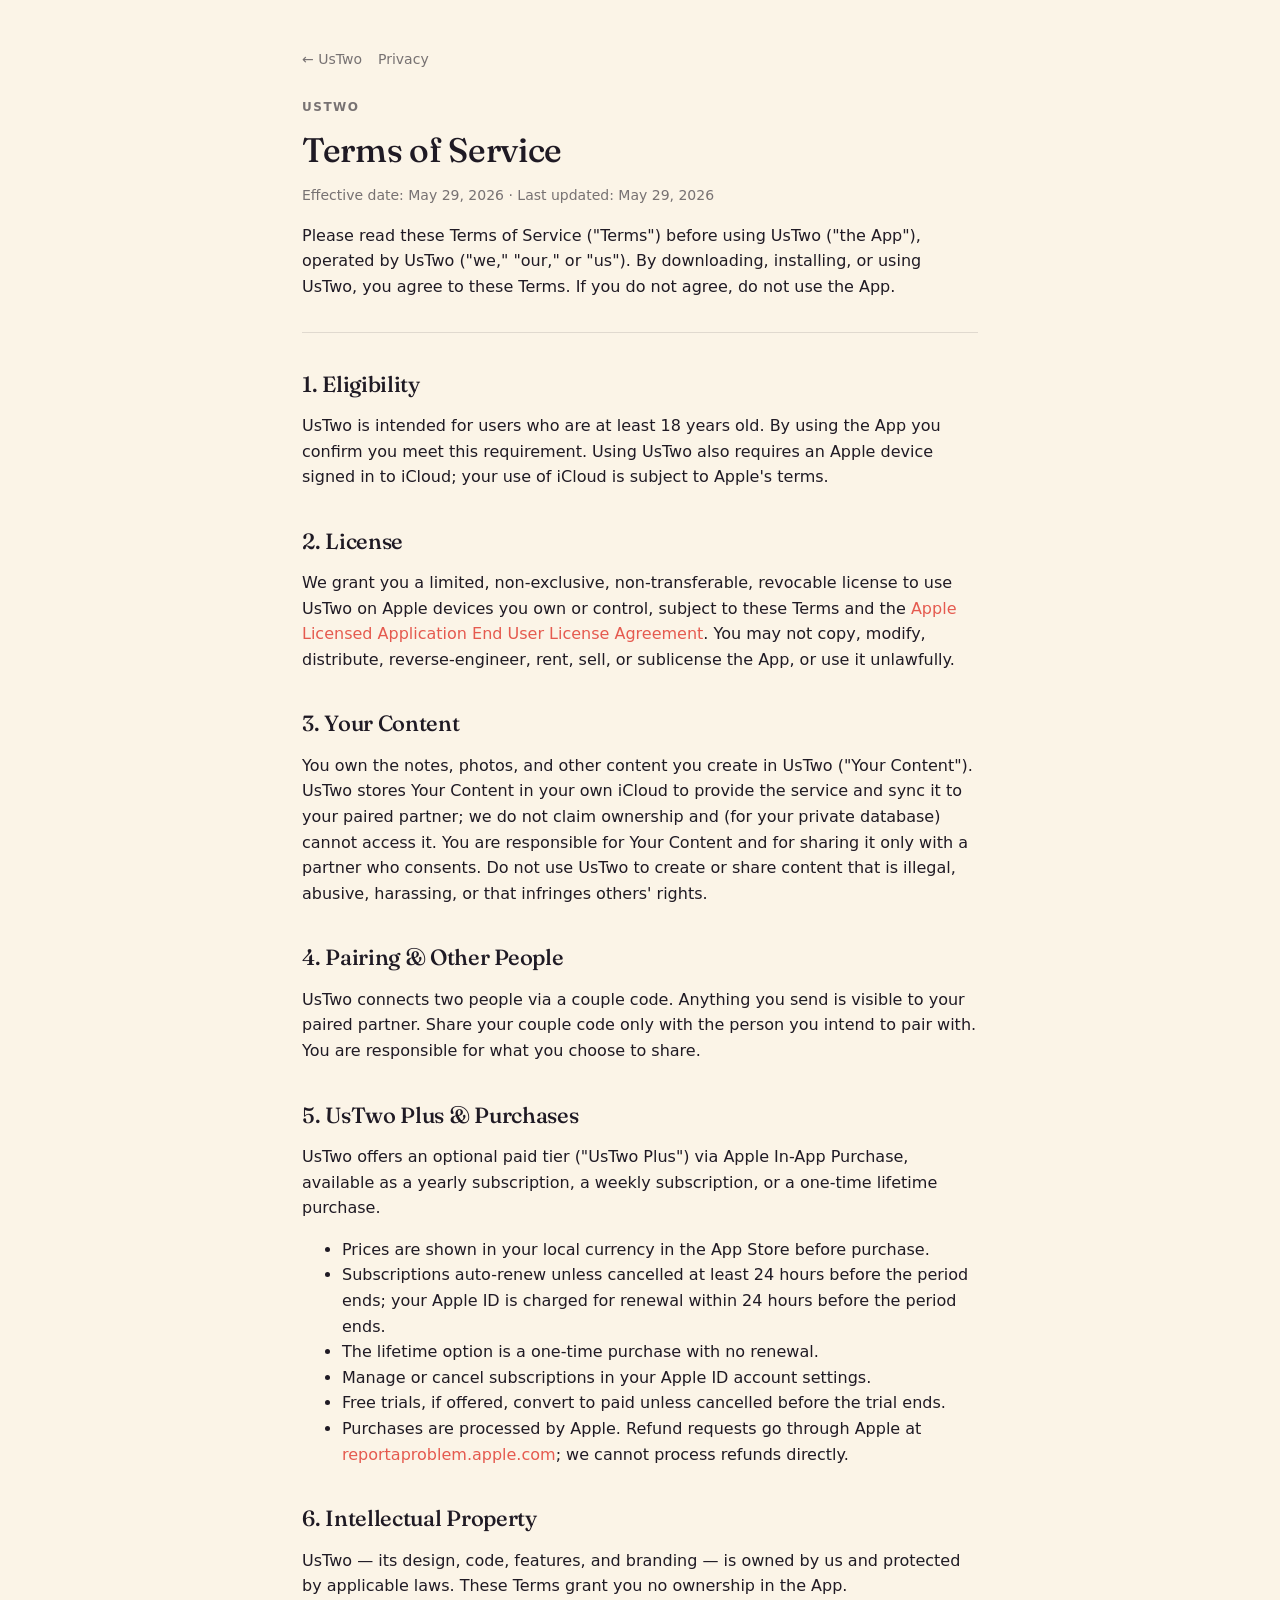
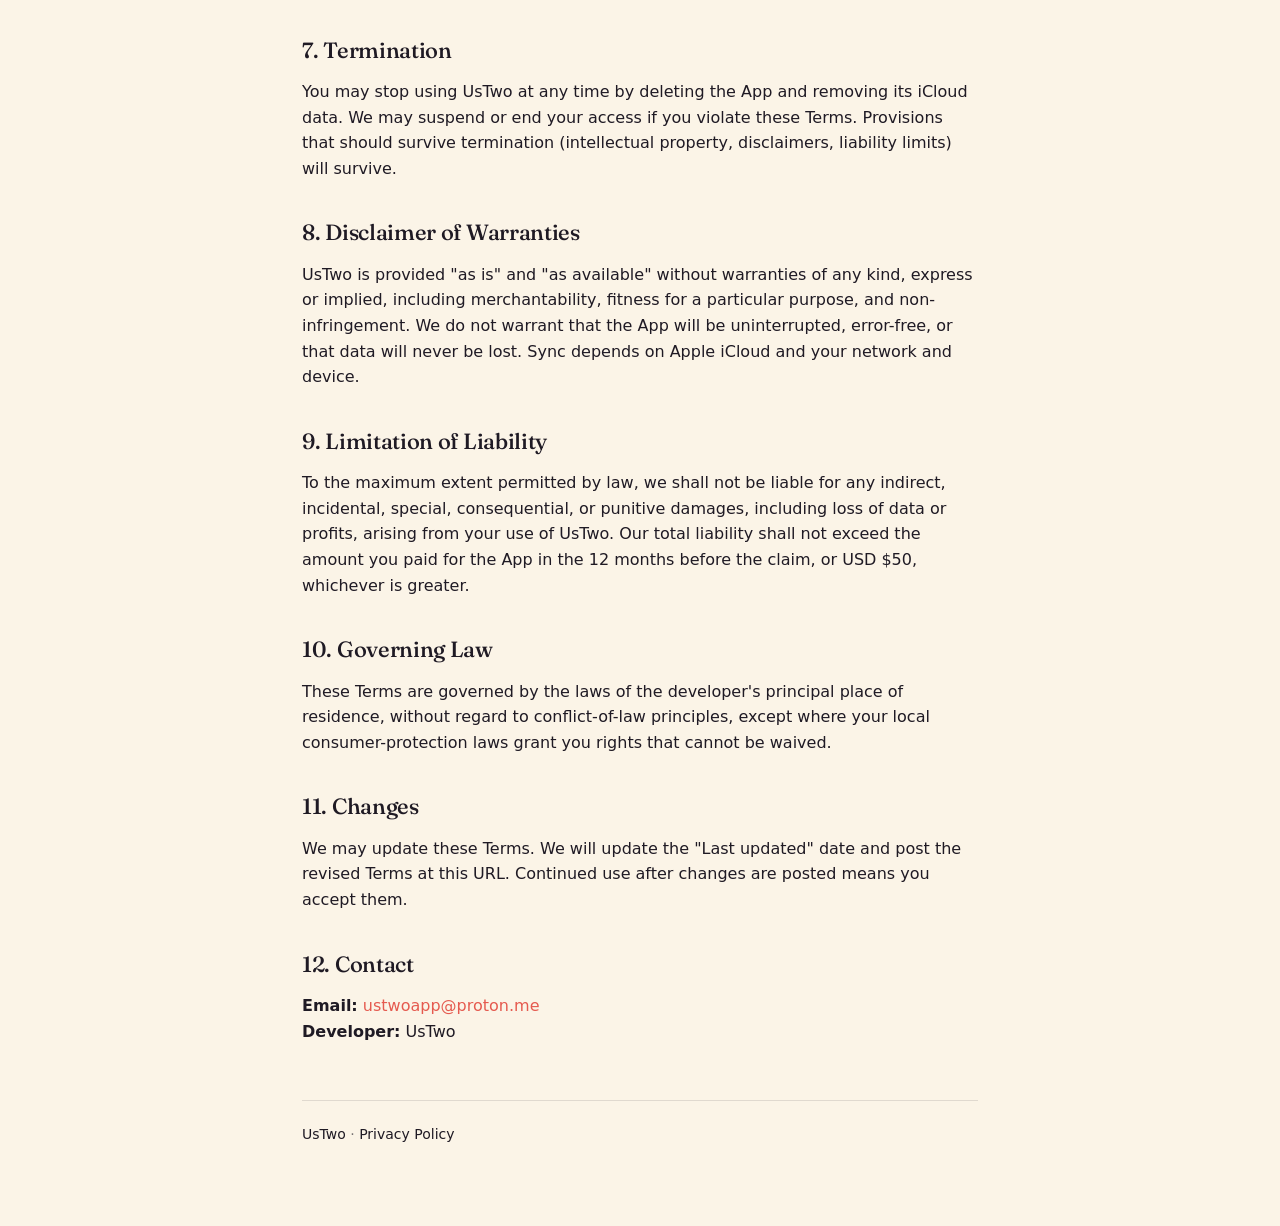
==== terms/index.html @ e9752add "UsTwo site: landing, privacy policy, terms of service Co-Authored-By: Claude Opus 4.8 <noreply@anthr" ====
<!DOCTYPE html>
<html lang="en">
<head>
  <meta charset="utf-8">
  <meta name="viewport" content="width=device-width, initial-scale=1">
  <title>Terms of Service — UsTwo</title>
  <meta name="description" content="UsTwo Terms of Service.">
  <link rel="stylesheet" href="/style.css">
</head>
<body>
  <div class="wrap">
    <div class="nav"><a href="/">← UsTwo</a><a href="/privacy/">Privacy</a></div>
    <p class="eyebrow">UsTwo</p>
    <h1>Terms of Service</h1>
    <p class="meta">Effective date: May 29, 2026 · Last updated: May 29, 2026</p>

    <p>Please read these Terms of Service ("Terms") before using UsTwo ("the App"), operated
    by UsTwo ("we," "our," or "us"). By downloading, installing, or using UsTwo, you agree to
    these Terms. If you do not agree, do not use the App.</p>

    <hr>

    <h2>1. Eligibility</h2>
    <p>UsTwo is intended for users who are at least 18 years old. By using the App you confirm
    you meet this requirement. Using UsTwo also requires an Apple device signed in to iCloud;
    your use of iCloud is subject to Apple's terms.</p>

    <h2>2. License</h2>
    <p>We grant you a limited, non-exclusive, non-transferable, revocable license to use UsTwo
    on Apple devices you own or control, subject to these Terms and the
    <a href="https://www.apple.com/legal/internet-services/itunes/dev/stdeula/">Apple Licensed
    Application End User License Agreement</a>. You may not copy, modify, distribute,
    reverse-engineer, rent, sell, or sublicense the App, or use it unlawfully.</p>

    <h2>3. Your Content</h2>
    <p>You own the notes, photos, and other content you create in UsTwo ("Your Content"). UsTwo
    stores Your Content in your own iCloud to provide the service and sync it to your paired
    partner; we do not claim ownership and (for your private database) cannot access it. You
    are responsible for Your Content and for sharing it only with a partner who consents.
    Do not use UsTwo to create or share content that is illegal, abusive, harassing, or that
    infringes others' rights.</p>

    <h2>4. Pairing &amp; Other People</h2>
    <p>UsTwo connects two people via a couple code. Anything you send is visible to your paired
    partner. Share your couple code only with the person you intend to pair with. You are
    responsible for what you choose to share.</p>

    <h2>5. UsTwo Plus &amp; Purchases</h2>
    <p>UsTwo offers an optional paid tier ("UsTwo Plus") via Apple In-App Purchase, available
    as a yearly subscription, a weekly subscription, or a one-time lifetime purchase.</p>
    <ul>
      <li>Prices are shown in your local currency in the App Store before purchase.</li>
      <li>Subscriptions auto-renew unless cancelled at least 24 hours before the period ends;
      your Apple ID is charged for renewal within 24 hours before the period ends.</li>
      <li>The lifetime option is a one-time purchase with no renewal.</li>
      <li>Manage or cancel subscriptions in your Apple ID account settings.</li>
      <li>Free trials, if offered, convert to paid unless cancelled before the trial ends.</li>
      <li>Purchases are processed by Apple. Refund requests go through Apple at
      <a href="https://reportaproblem.apple.com">reportaproblem.apple.com</a>; we cannot
      process refunds directly.</li>
    </ul>

    <h2>6. Intellectual Property</h2>
    <p>UsTwo — its design, code, features, and branding — is owned by us and protected by
    applicable laws. These Terms grant you no ownership in the App.</p>

    <h2>7. Termination</h2>
    <p>You may stop using UsTwo at any time by deleting the App and removing its iCloud data.
    We may suspend or end your access if you violate these Terms. Provisions that should
    survive termination (intellectual property, disclaimers, liability limits) will survive.</p>

    <h2>8. Disclaimer of Warranties</h2>
    <p>UsTwo is provided "as is" and "as available" without warranties of any kind, express or
    implied, including merchantability, fitness for a particular purpose, and non-infringement.
    We do not warrant that the App will be uninterrupted, error-free, or that data will never
    be lost. Sync depends on Apple iCloud and your network and device.</p>

    <h2>9. Limitation of Liability</h2>
    <p>To the maximum extent permitted by law, we shall not be liable for any indirect,
    incidental, special, consequential, or punitive damages, including loss of data or
    profits, arising from your use of UsTwo. Our total liability shall not exceed the amount
    you paid for the App in the 12 months before the claim, or USD $50, whichever is greater.</p>

    <h2>10. Governing Law</h2>
    <p>These Terms are governed by the laws of the developer's principal place of residence,
    without regard to conflict-of-law principles, except where your local consumer-protection
    laws grant you rights that cannot be waived.</p>
    <!-- TODO (developer): replace the line above with your specific jurisdiction, e.g. "the laws of England and Wales", before launch. -->

    <h2>11. Changes</h2>
    <p>We may update these Terms. We will update the "Last updated" date and post the revised
    Terms at this URL. Continued use after changes are posted means you accept them.</p>

    <h2>12. Contact</h2>
    <p><strong>Email:</strong> <a href="mailto:ustwoapp@proton.me">ustwoapp@proton.me</a><br>
    <strong>Developer:</strong> UsTwo</p>

    <div class="footer">
      <a href="/">UsTwo</a> · <a href="/privacy/">Privacy Policy</a>
    </div>
  </div>
</body>
</html>
---- style.css ----
/* UsTwo — site styles. Warm paper brand: cream bg, ink text, coral accent. */
@import url('https://fonts.googleapis.com/css2?family=Fraunces:ital,opsz,wght@0,9..144,400;0,9..144,500;1,9..144,400&family=Caveat:wght@500;600&display=swap');

:root {
  --ink: #1F1A24;
  --cream: #FBF4E7;
  --paper: #F5ECDB;
  --coral: #E55A4F;
  --sage: #5E7466;
  --mute: rgba(31, 26, 36, 0.6);
}

* { box-sizing: border-box; }

html, body {
  margin: 0;
  background: var(--cream);
  color: var(--ink);
  font-family: -apple-system, BlinkMacSystemFont, "SF Pro", system-ui, sans-serif;
  line-height: 1.6;
  -webkit-font-smoothing: antialiased;
}

a { color: var(--coral); text-decoration: none; }
a:hover { text-decoration: underline; }

.wrap { max-width: 720px; margin: 0 auto; padding: 48px 22px 80px; }

/* faint heart motif backdrop */
body::before {
  content: "";
  position: fixed; inset: 0; z-index: -1;
  background-image:
    radial-gradient(rgba(31,26,36,0.04) 1px, transparent 1px),
    radial-gradient(rgba(31,26,36,0.03) 1px, transparent 1px);
  background-size: 26px 26px, 40px 40px;
  background-position: 0 0, 13px 13px;
  pointer-events: none;
}

.brand {
  font-family: 'Fraunces', Georgia, serif;
  font-weight: 500;
  font-size: 28px;
  letter-spacing: -0.5px;
}
.brand .dot { color: var(--coral); }

h1, h2, h3 { font-family: 'Fraunces', Georgia, serif; font-weight: 500; letter-spacing: -0.3px; line-height: 1.2; }
h1 { font-size: 34px; margin: 0 0 6px; }
h2 { font-size: 22px; margin: 38px 0 10px; }
h3 { font-size: 17px; margin: 24px 0 6px; }

.eyebrow { font-size: 12px; font-weight: 700; letter-spacing: 1.5px; text-transform: uppercase; color: var(--mute); }
.meta { color: var(--mute); font-size: 14px; margin-bottom: 8px; }
.hand { font-family: 'Caveat', cursive; font-size: 26px; color: var(--coral); }

table { width: 100%; border-collapse: collapse; margin: 14px 0; font-size: 15px; }
th, td { text-align: left; padding: 9px 10px; border-bottom: 1px solid rgba(31,26,36,0.12); vertical-align: top; }
th { font-size: 12px; text-transform: uppercase; letter-spacing: 0.5px; color: var(--mute); }

hr { border: 0; border-top: 1px solid rgba(31,26,36,0.12); margin: 32px 0; }

.card {
  background: var(--paper);
  border-radius: 18px;
  padding: 20px 22px;
  margin: 18px 0;
}

.footer { margin-top: 56px; padding-top: 22px; border-top: 1px solid rgba(31,26,36,0.12); font-size: 14px; color: var(--mute); }
.footer a { color: var(--ink); }

.btn {
  display: inline-block; background: var(--coral); color: var(--cream);
  padding: 12px 22px; border-radius: 14px; font-weight: 600; margin-top: 8px;
}
.btn:hover { text-decoration: none; opacity: 0.94; }

.nav { font-size: 14px; margin-bottom: 28px; }
.nav a { color: var(--mute); margin-right: 16px; }
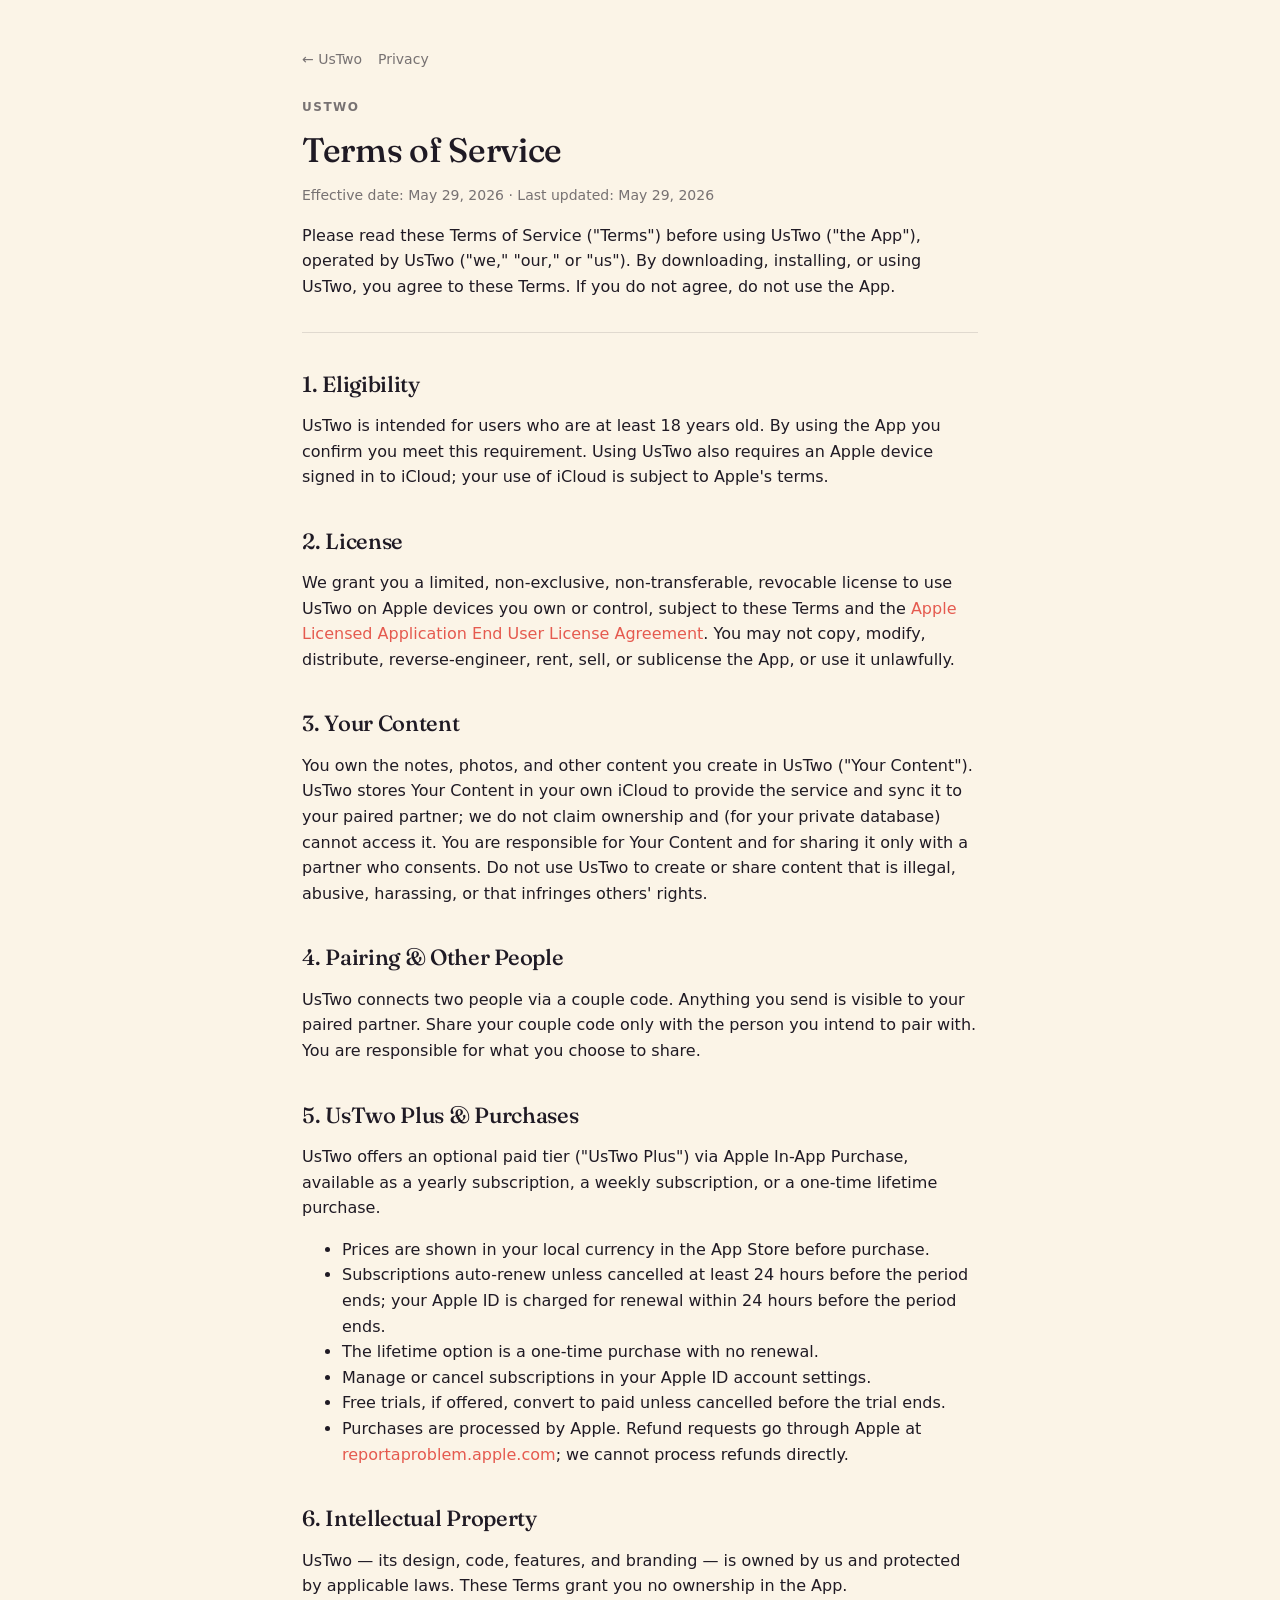
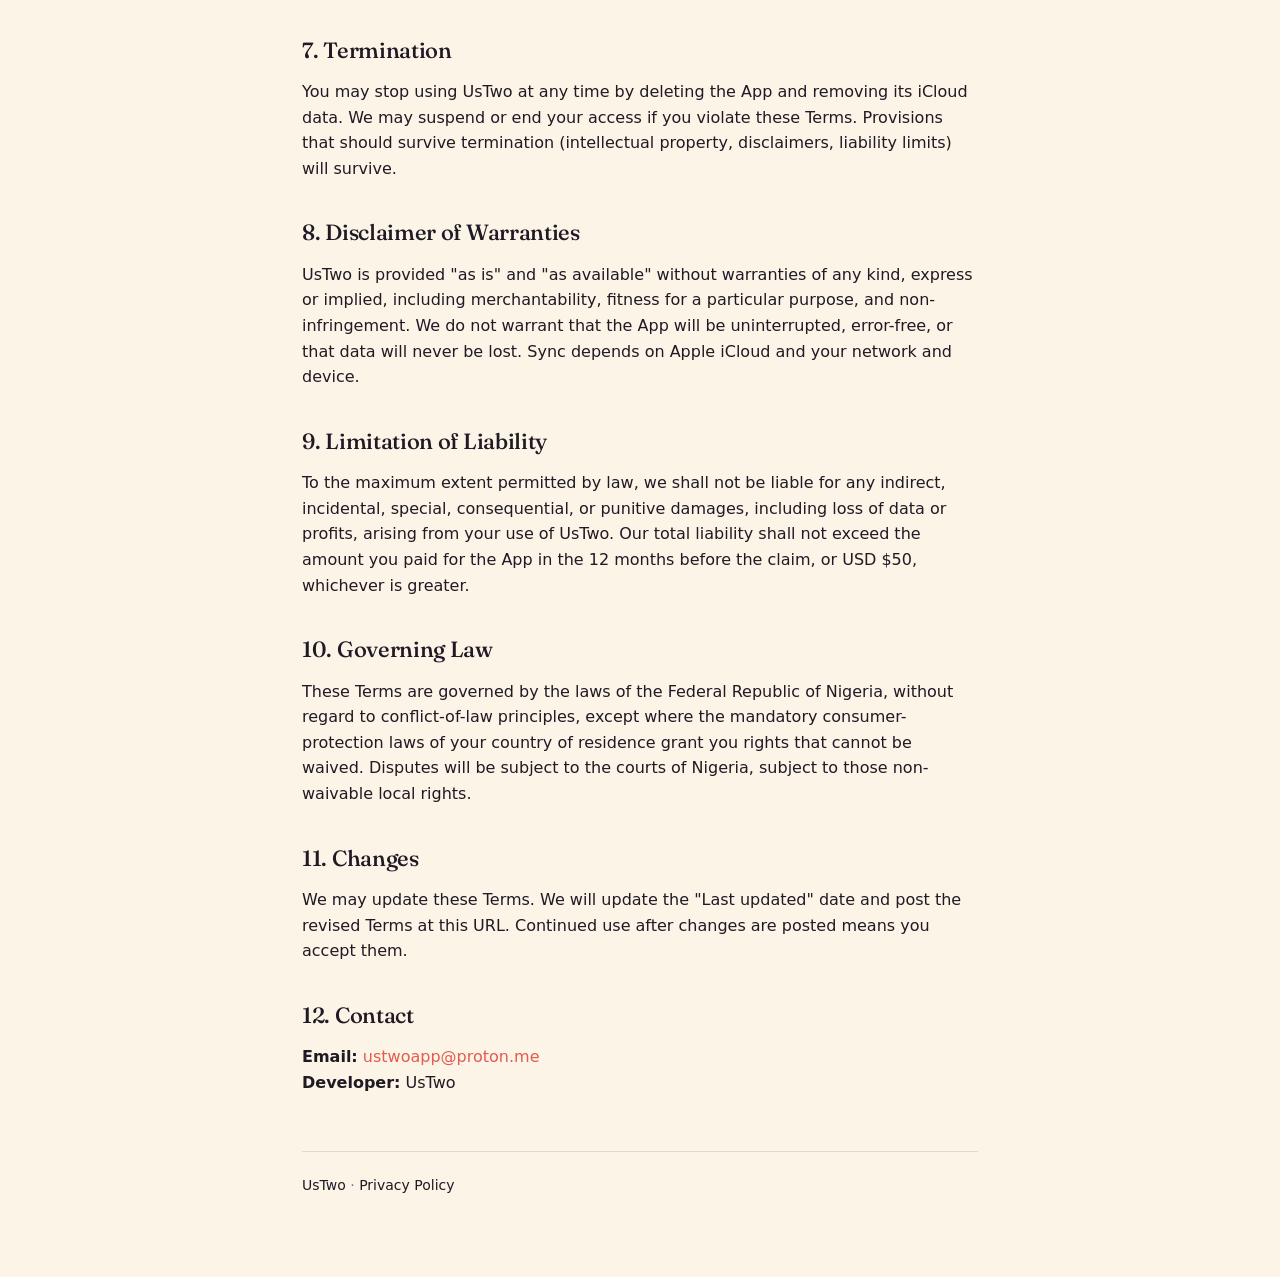
==== commit c3fa6500: "Terms: set governing law to Nigeria Co-Authored-By: Claude Opus 4.8 <noreply@anthropic.com>" ====
--- a/terms/index.html
+++ b/terms/index.html
@@ -82,10 +82,10 @@
     you paid for the App in the 12 months before the claim, or USD $50, whichever is greater.</p>
 
     <h2>10. Governing Law</h2>
-    <p>These Terms are governed by the laws of the developer's principal place of residence,
-    without regard to conflict-of-law principles, except where your local consumer-protection
-    laws grant you rights that cannot be waived.</p>
-    <!-- TODO (developer): replace the line above with your specific jurisdiction, e.g. "the laws of England and Wales", before launch. -->
+    <p>These Terms are governed by the laws of the Federal Republic of Nigeria, without regard
+    to conflict-of-law principles, except where the mandatory consumer-protection laws of your
+    country of residence grant you rights that cannot be waived. Disputes will be subject to
+    the courts of Nigeria, subject to those non-waivable local rights.</p>
 
     <h2>11. Changes</h2>
     <p>We may update these Terms. We will update the "Last updated" date and post the revised
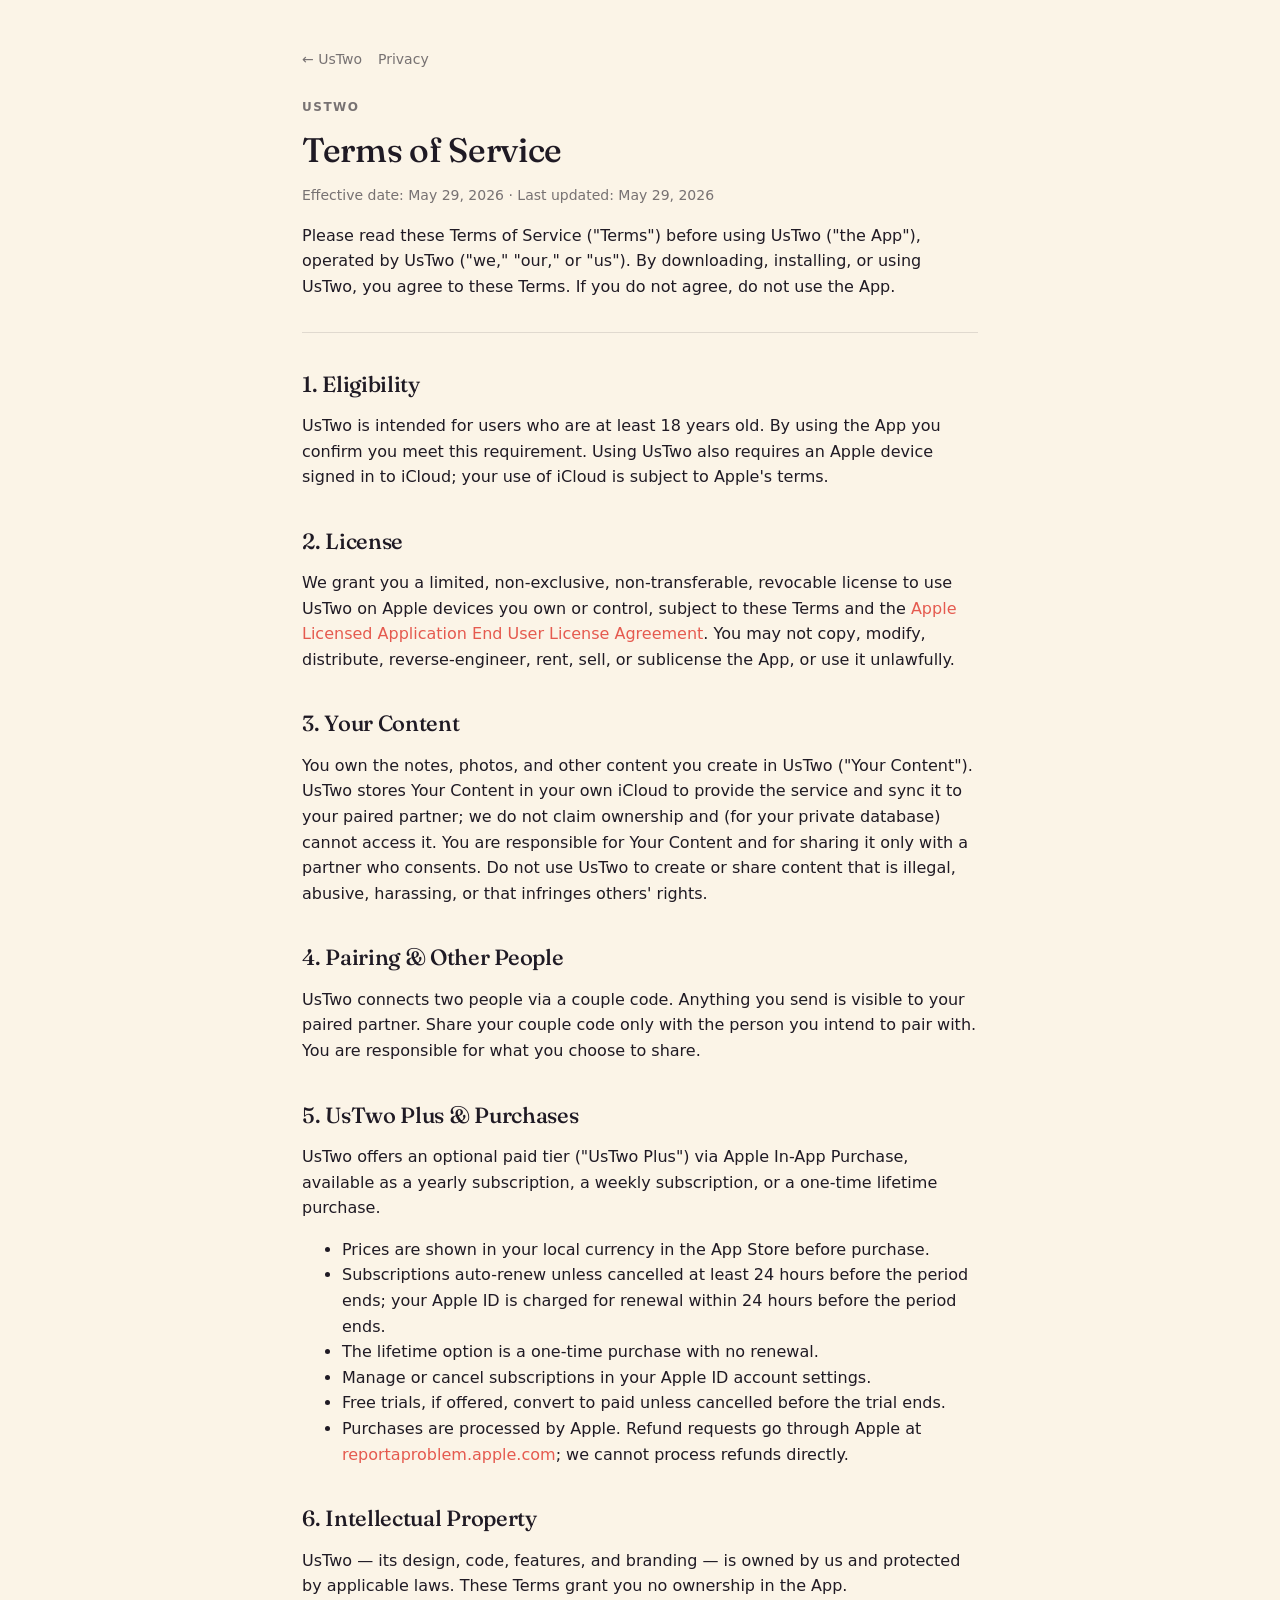
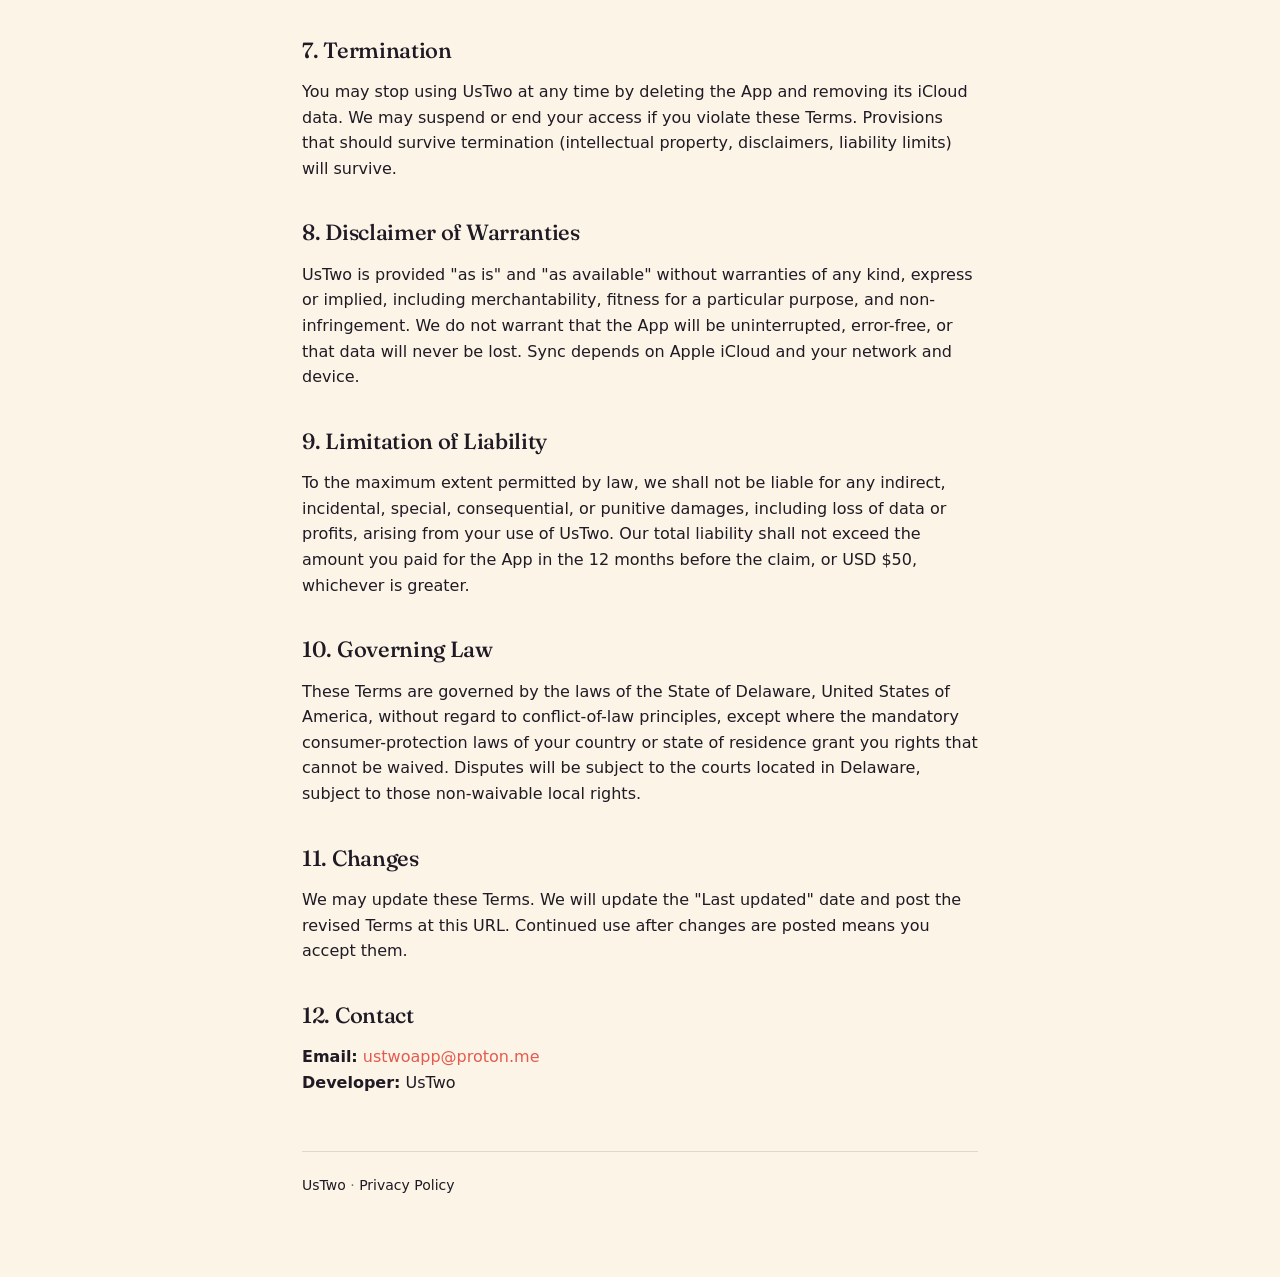
==== commit 6d275e1c: "Terms: set governing law to Delaware, USA Co-Authored-By: Claude Opus 4.8 <noreply@anthropic.com>" ====
--- a/terms/index.html
+++ b/terms/index.html
@@ -82,10 +82,10 @@
     you paid for the App in the 12 months before the claim, or USD $50, whichever is greater.</p>
 
     <h2>10. Governing Law</h2>
-    <p>These Terms are governed by the laws of the Federal Republic of Nigeria, without regard
-    to conflict-of-law principles, except where the mandatory consumer-protection laws of your
-    country of residence grant you rights that cannot be waived. Disputes will be subject to
-    the courts of Nigeria, subject to those non-waivable local rights.</p>
+    <p>These Terms are governed by the laws of the State of Delaware, United States of America,
+    without regard to conflict-of-law principles, except where the mandatory consumer-protection
+    laws of your country or state of residence grant you rights that cannot be waived. Disputes
+    will be subject to the courts located in Delaware, subject to those non-waivable local rights.</p>
 
     <h2>11. Changes</h2>
     <p>We may update these Terms. We will update the "Last updated" date and post the revised
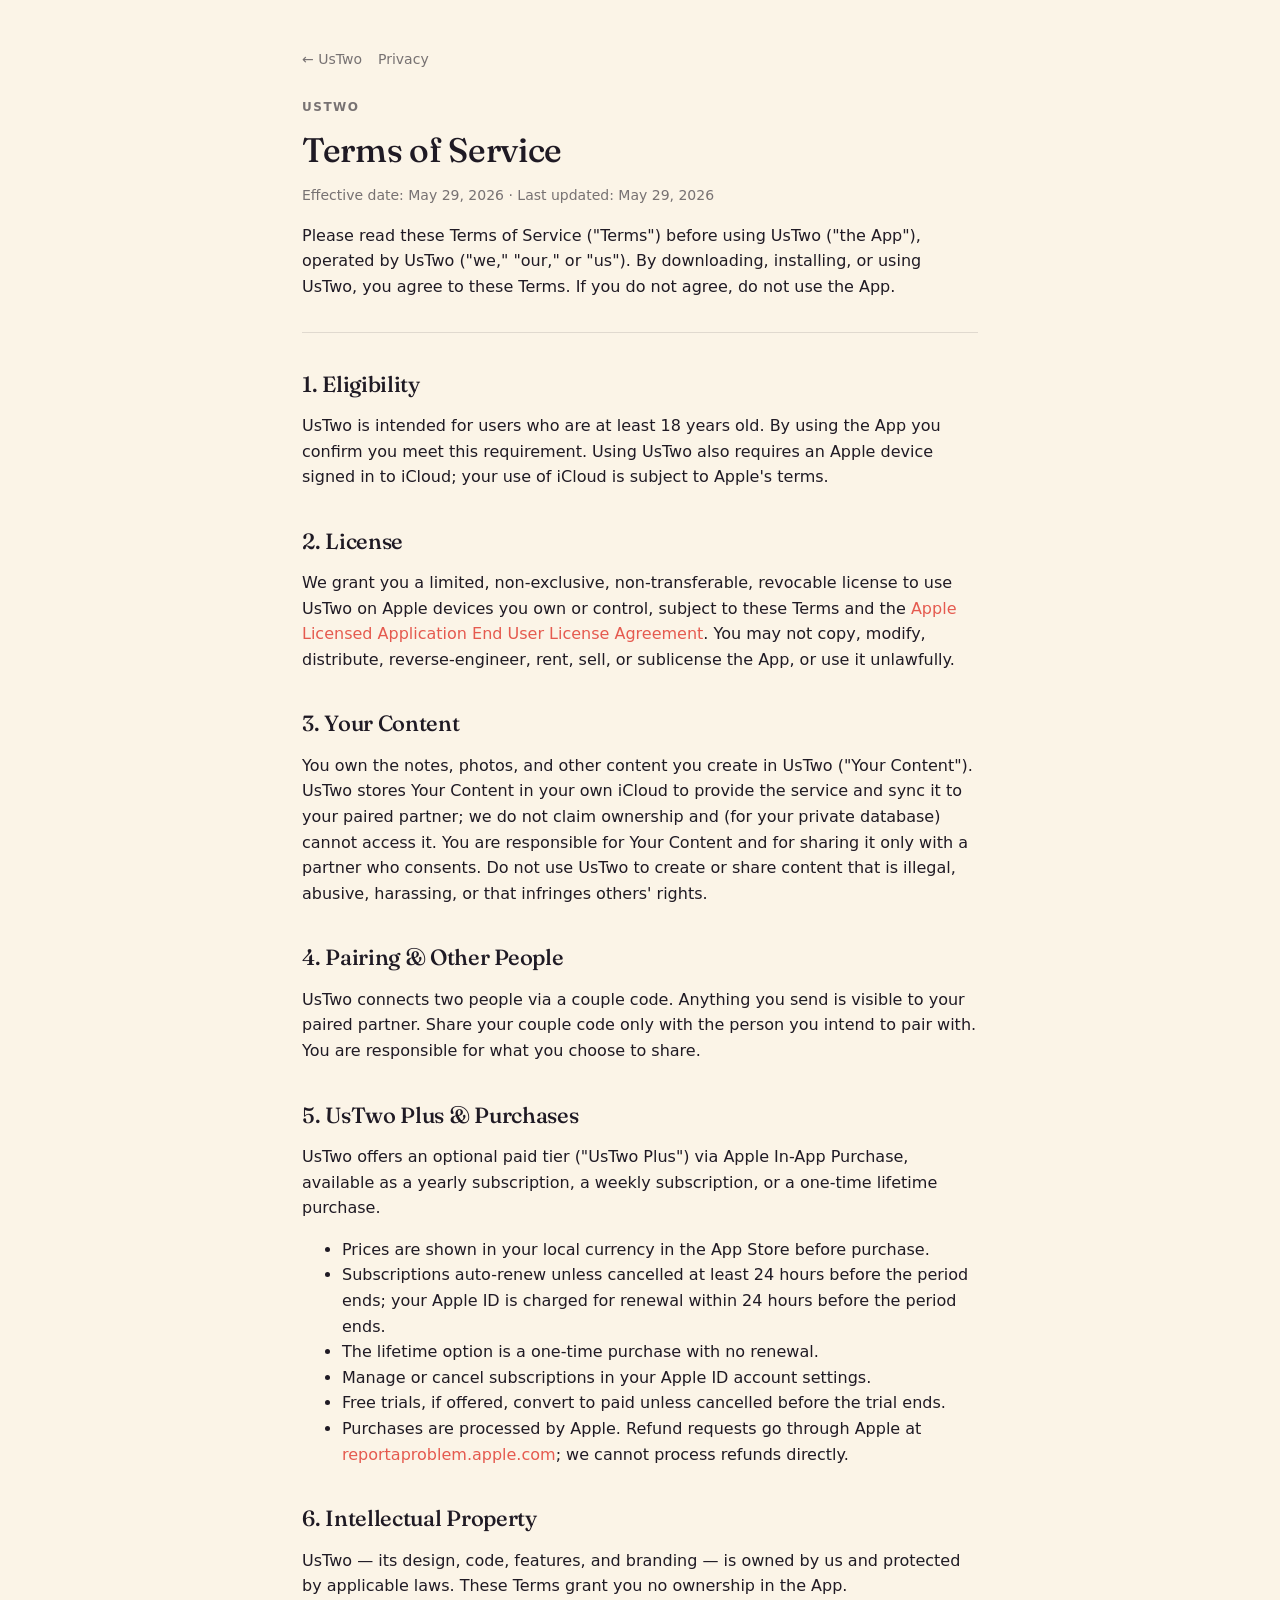
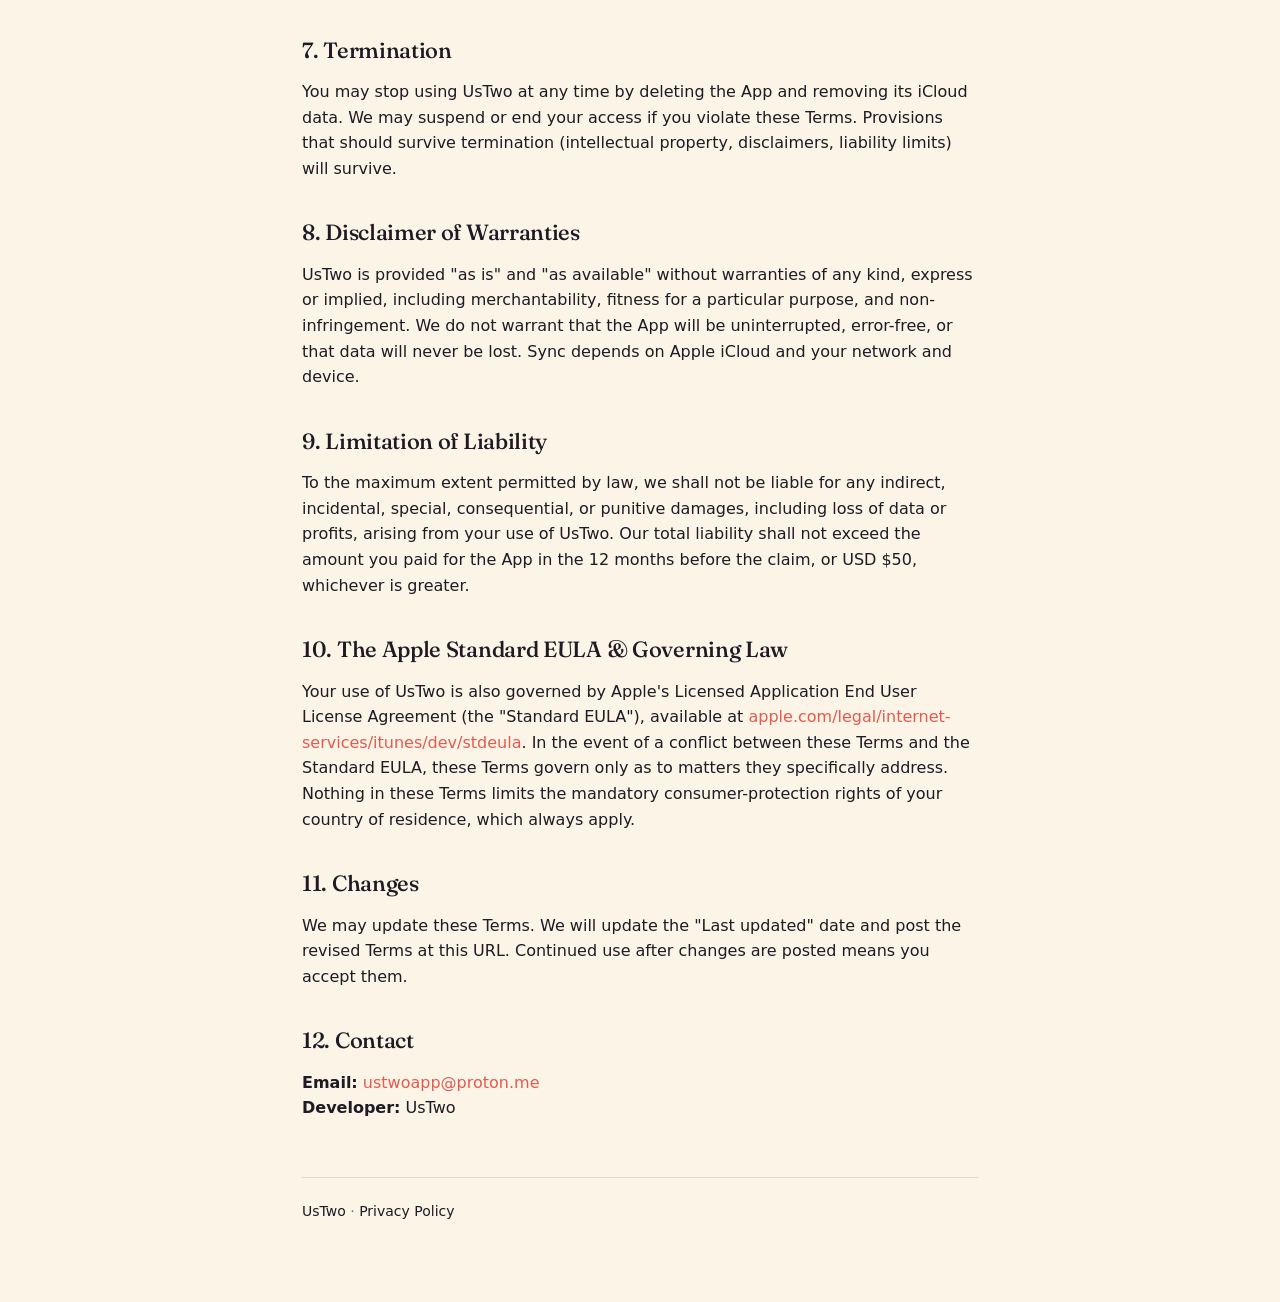
==== commit 9f85f95e: "Terms: defer governing law to Apple Standard EULA + local consumer law Co-Authored-By: Claude Opus 4" ====
--- a/terms/index.html
+++ b/terms/index.html
@@ -81,11 +81,13 @@
     profits, arising from your use of UsTwo. Our total liability shall not exceed the amount
     you paid for the App in the 12 months before the claim, or USD $50, whichever is greater.</p>
 
-    <h2>10. Governing Law</h2>
-    <p>These Terms are governed by the laws of the State of Delaware, United States of America,
-    without regard to conflict-of-law principles, except where the mandatory consumer-protection
-    laws of your country or state of residence grant you rights that cannot be waived. Disputes
-    will be subject to the courts located in Delaware, subject to those non-waivable local rights.</p>
+    <h2>10. The Apple Standard EULA &amp; Governing Law</h2>
+    <p>Your use of UsTwo is also governed by Apple's Licensed Application End User License
+    Agreement (the "Standard EULA"), available at
+    <a href="https://www.apple.com/legal/internet-services/itunes/dev/stdeula/">apple.com/legal/internet-services/itunes/dev/stdeula</a>.
+    In the event of a conflict between these Terms and the Standard EULA, these Terms govern
+    only as to matters they specifically address. Nothing in these Terms limits the mandatory
+    consumer-protection rights of your country of residence, which always apply.</p>
 
     <h2>11. Changes</h2>
     <p>We may update these Terms. We will update the "Last updated" date and post the revised
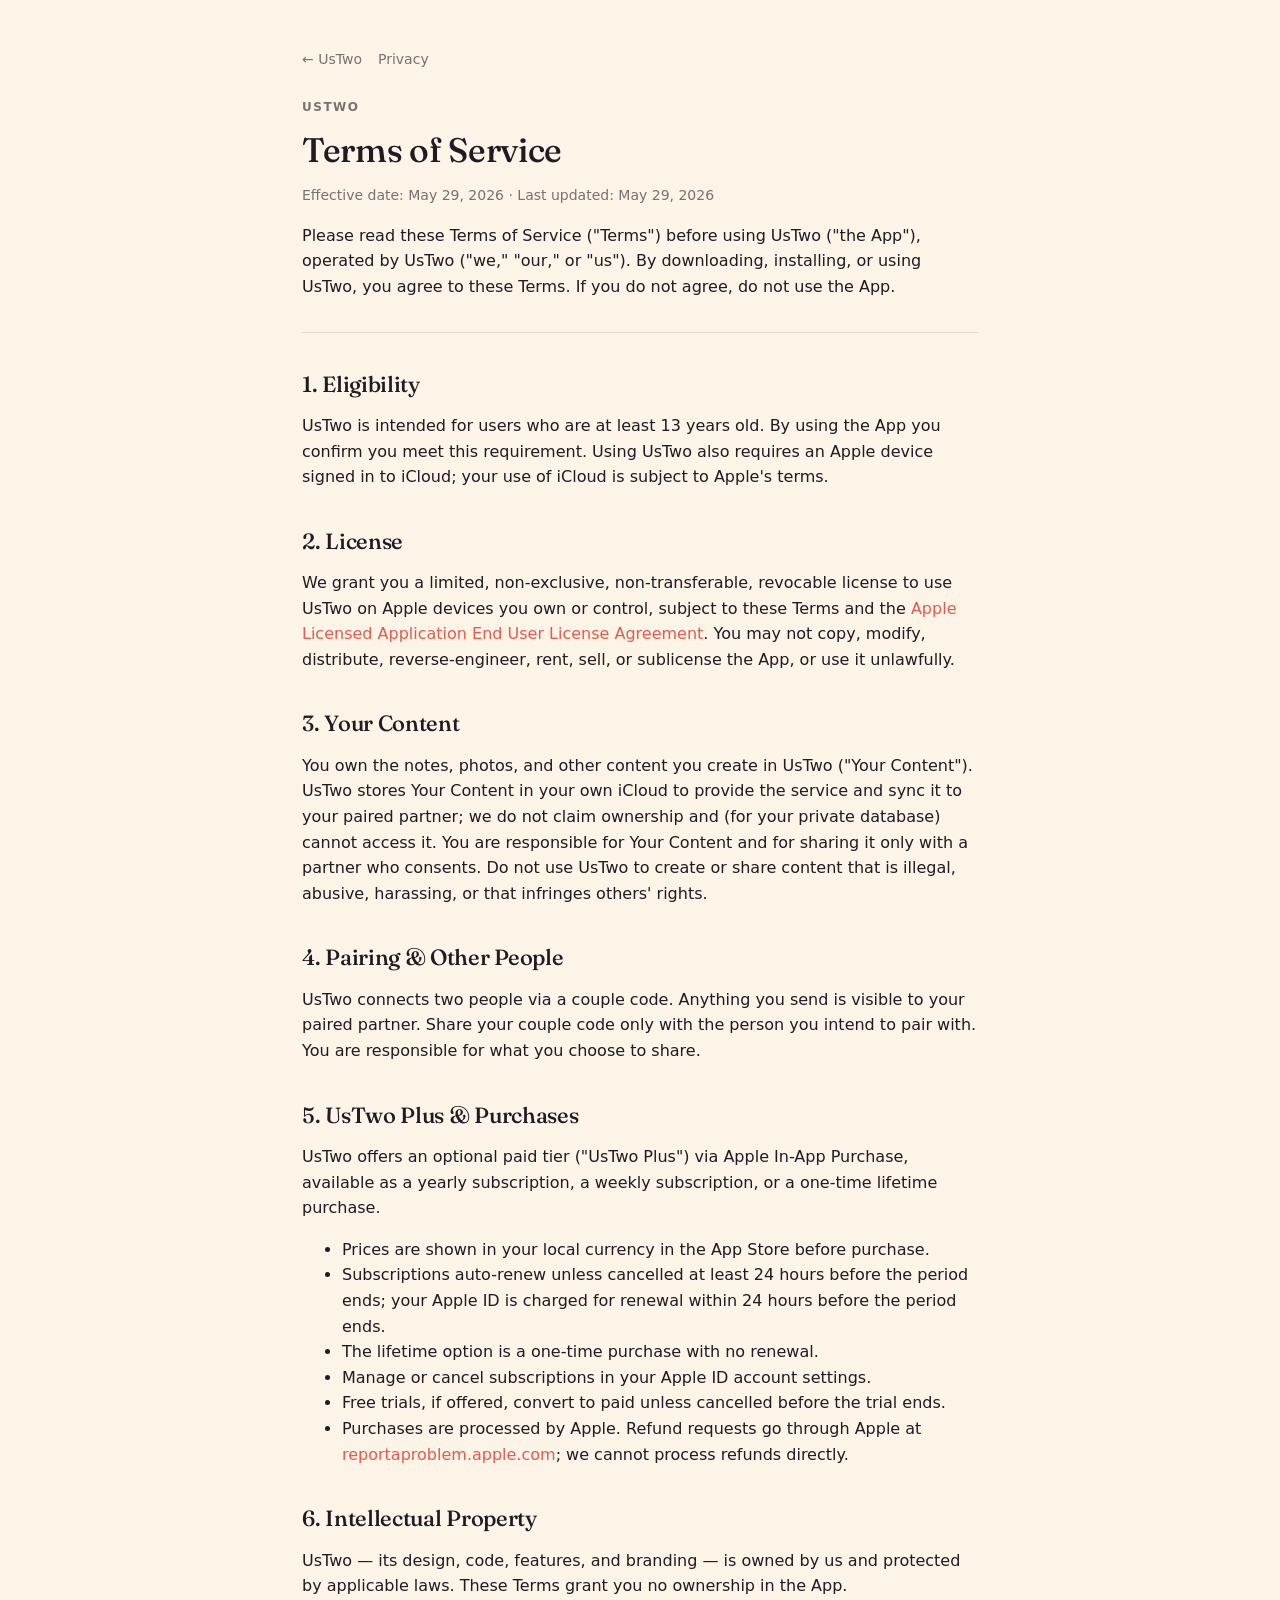
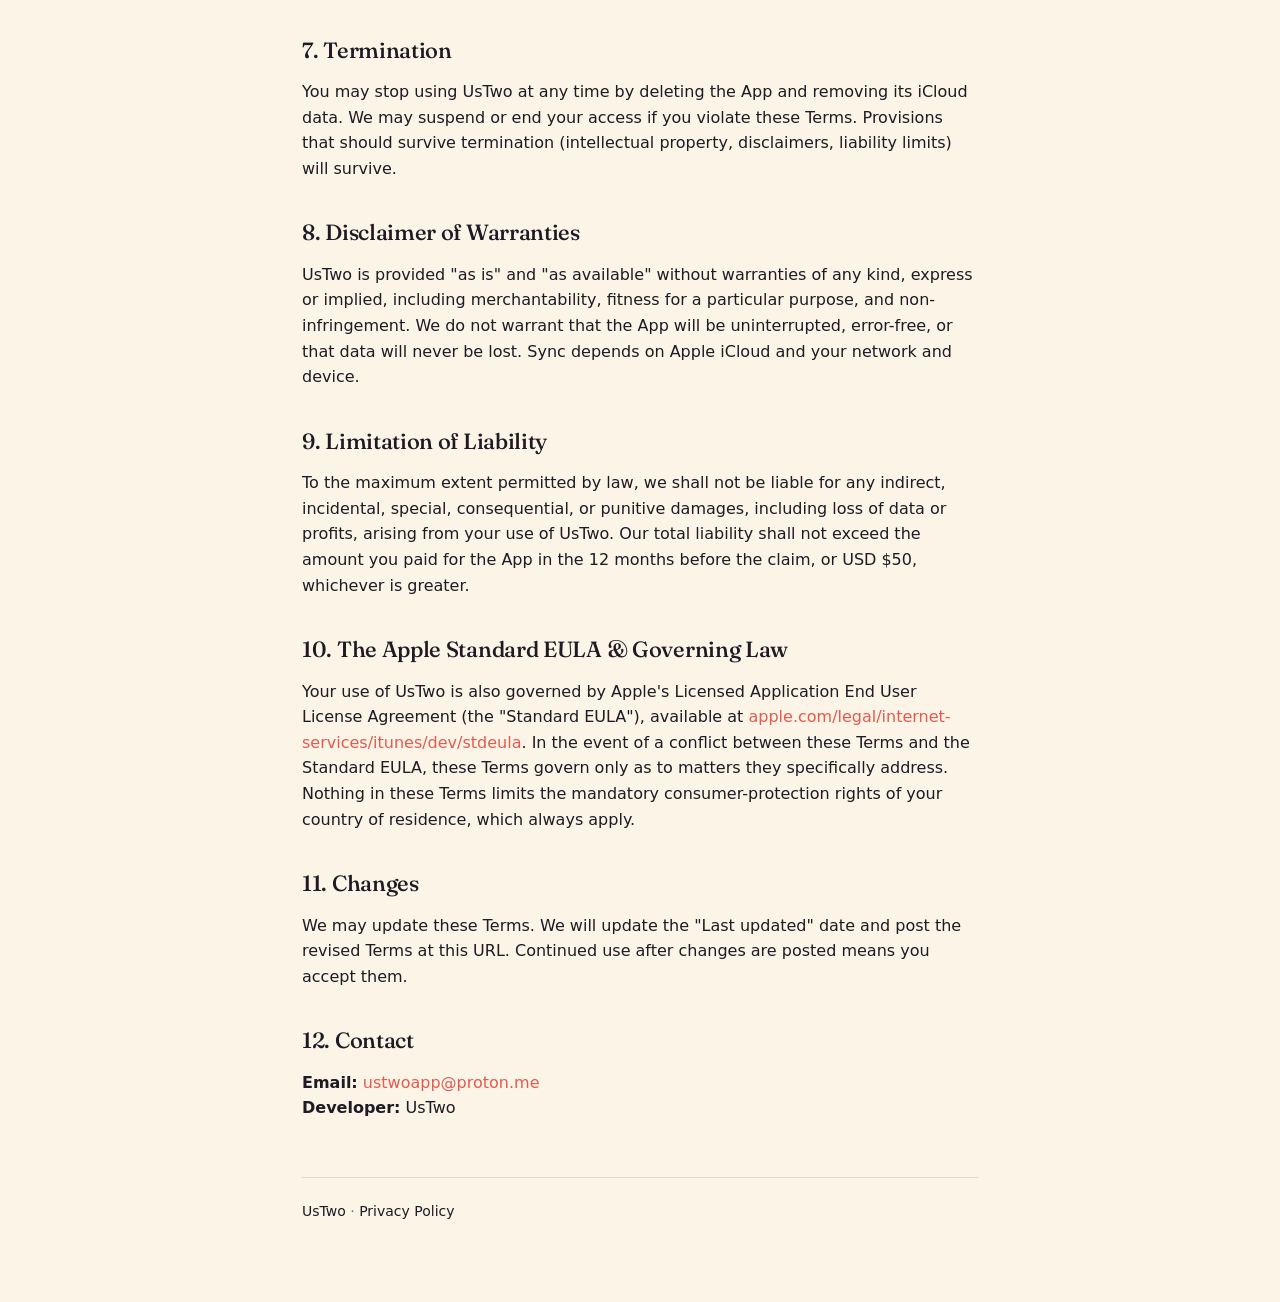
==== commit a89e5ade: "Legal: set minimum age to 13+ to match 4+ App Store rating Co-Authored-By: Claude Opus 4.8 <noreply@" ====
--- a/terms/index.html
+++ b/terms/index.html
@@ -21,7 +21,7 @@
     <hr>
 
     <h2>1. Eligibility</h2>
-    <p>UsTwo is intended for users who are at least 18 years old. By using the App you confirm
+    <p>UsTwo is intended for users who are at least 13 years old. By using the App you confirm
     you meet this requirement. Using UsTwo also requires an Apple device signed in to iCloud;
     your use of iCloud is subject to Apple's terms.</p>
 
